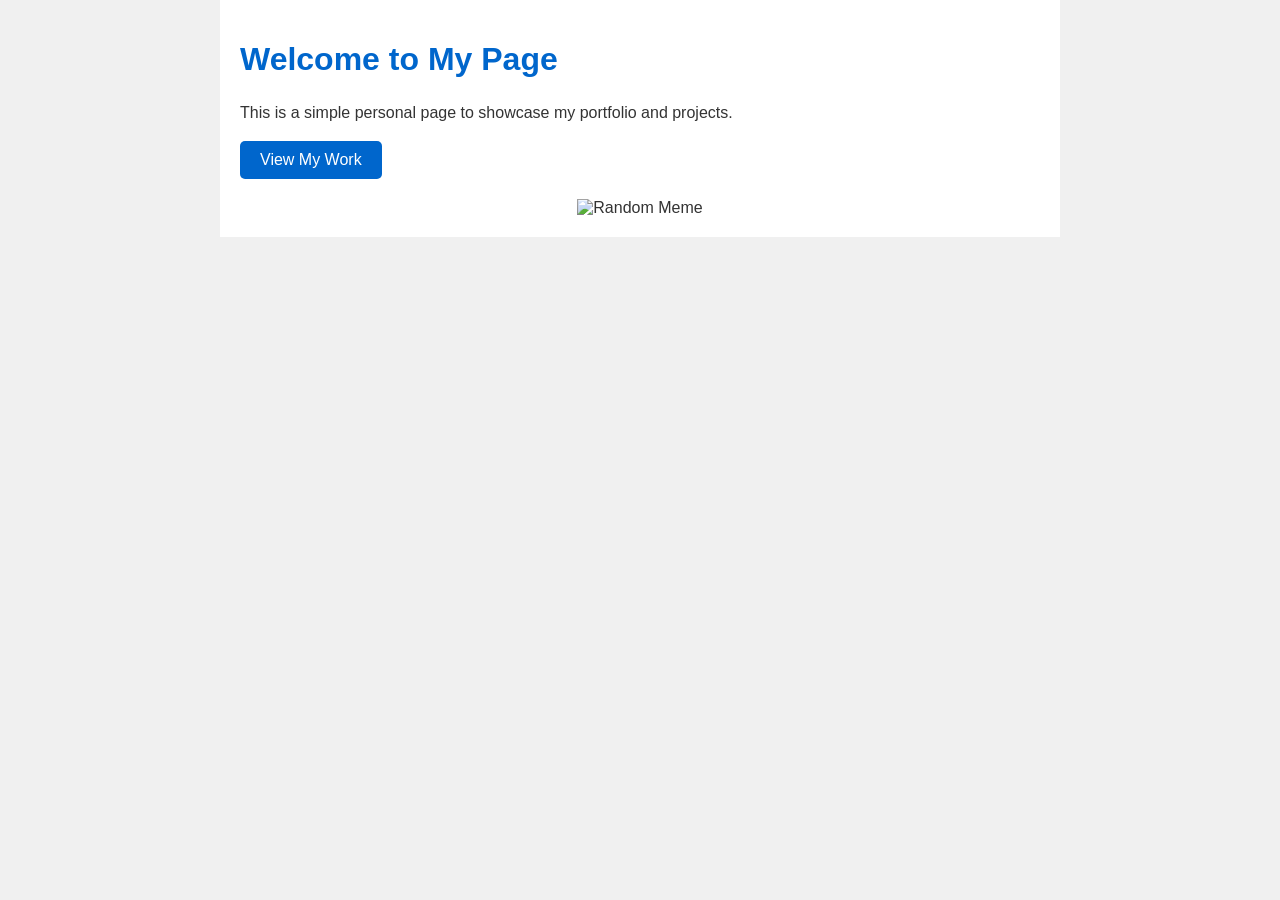
==== index.html @ 233fa3c3 "Update my personal page" ====
<!DOCTYPE html>
<html lang="en">
<head>
    <meta charset="UTF-8">
    <meta name="viewport" content="width=device-width, initial-scale=1.0">
    <title>My Personal Page</title>
    <style>
        body { font-family: Arial, sans-serif; margin: 0; padding: 0; background: #f0f0f0; color: #333; }
        .container { max-width: 800px; margin: auto; background: white; padding: 20px; }
        h1 { color: #0066cc; }
        p { line-height: 1.6; }
        .button { display: inline-block; background: #0066cc; color: #fff; padding: 10px 20px; text-decoration: none; border-radius: 5px; }
        .meme { text-align: center; margin-top: 20px; }
    </style>
</head>
<body>
    <div class="container">
        <h1>Welcome to My Page</h1>
        <p>This is a simple personal page to showcase my portfolio and projects.</p>
        <a href="#" class="button">View My Work</a>
        <div class="meme">
            <img id="memeImage" src="https://source.unsplash.com/random" alt="Random Meme">
        </div>
    </div> 

    <script>
        // Set the src attribute of the meme image
        var memeImage = document.getElementById("memeImage");
        memeImage.src = "https://source.unsplash.com/random";
    </script>
</body>
</html>
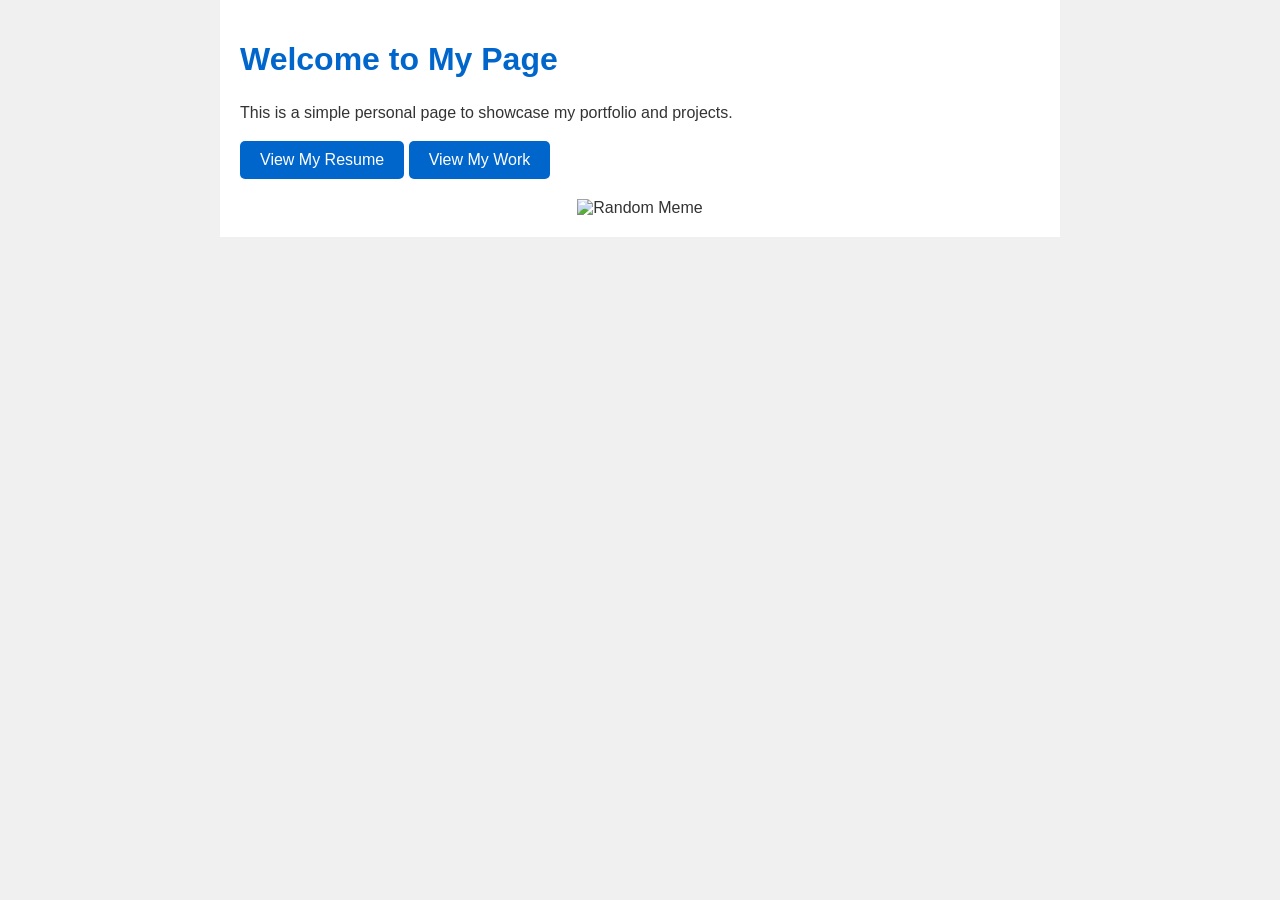
==== commit 2da94b82: "Update my personal page" ====
--- a/index.html
+++ b/index.html
@@ -17,6 +17,7 @@
     <div class="container">
         <h1>Welcome to My Page</h1>
         <p>This is a simple personal page to showcase my portfolio and projects.</p>
+        <a href="resume.html" class="button">View My Resume</a>
         <a href="#" class="button">View My Work</a>
         <div class="meme">
             <img id="memeImage" src="https://source.unsplash.com/random" alt="Random Meme">
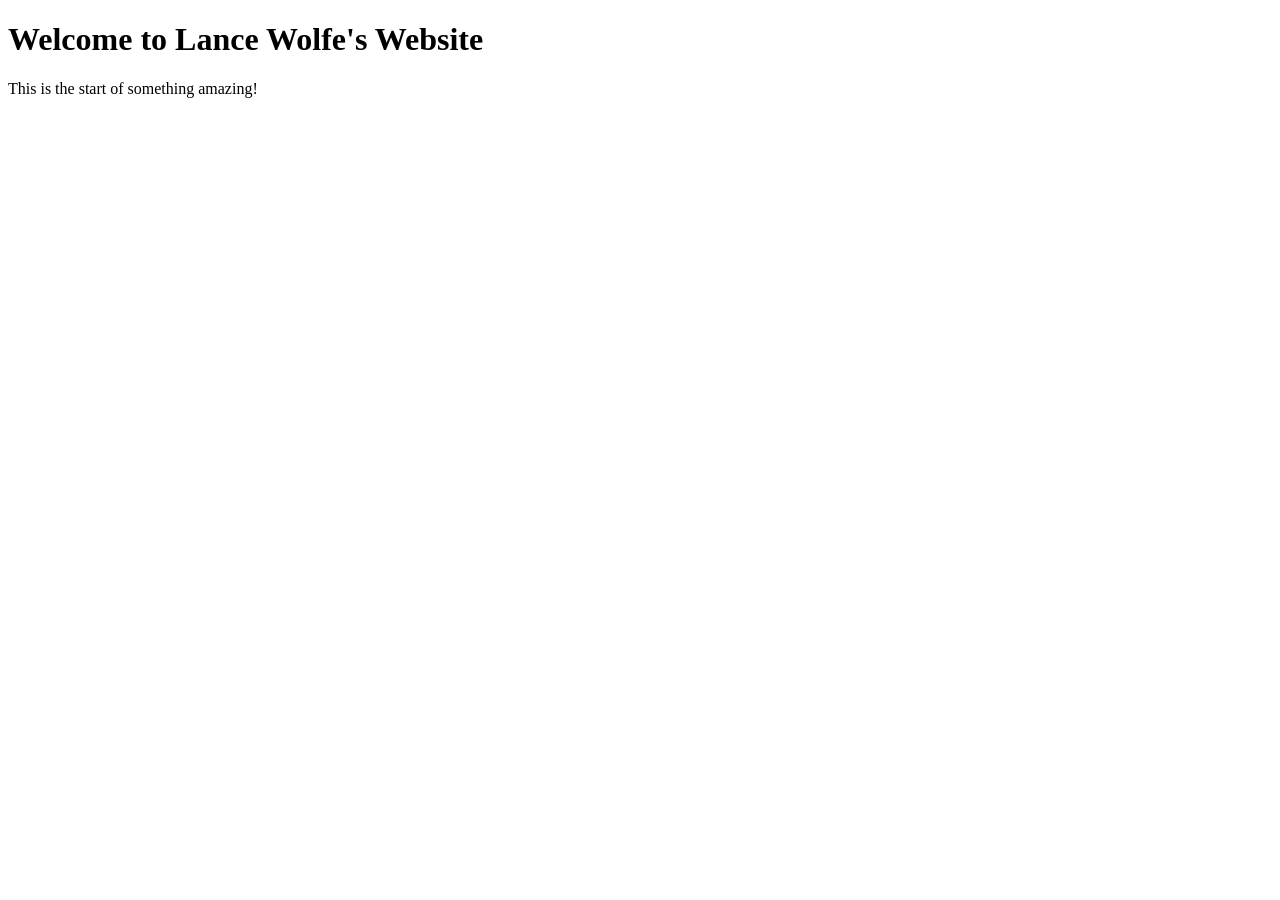
==== commit 000700a1: "Initial commit: Added static site files" ====
--- a/index.html
+++ b/index.html
@@ -3,31 +3,10 @@
 <head>
     <meta charset="UTF-8">
     <meta name="viewport" content="width=device-width, initial-scale=1.0">
-    <title>My Personal Page</title>
-    <style>
-        body { font-family: Arial, sans-serif; margin: 0; padding: 0; background: #f0f0f0; color: #333; }
-        .container { max-width: 800px; margin: auto; background: white; padding: 20px; }
-        h1 { color: #0066cc; }
-        p { line-height: 1.6; }
-        .button { display: inline-block; background: #0066cc; color: #fff; padding: 10px 20px; text-decoration: none; border-radius: 5px; }
-        .meme { text-align: center; margin-top: 20px; }
-    </style>
+    <title>Lance Wolfe</title>
 </head>
 <body>
-    <div class="container">
-        <h1>Welcome to My Page</h1>
-        <p>This is a simple personal page to showcase my portfolio and projects.</p>
-        <a href="resume.html" class="button">View My Resume</a>
-        <a href="#" class="button">View My Work</a>
-        <div class="meme">
-            <img id="memeImage" src="https://source.unsplash.com/random" alt="Random Meme">
-        </div>
-    </div> 
-
-    <script>
-        // Set the src attribute of the meme image
-        var memeImage = document.getElementById("memeImage");
-        memeImage.src = "https://source.unsplash.com/random";
-    </script>
+    <h1>Welcome to Lance Wolfe's Website</h1>
+    <p>This is the start of something amazing!</p>
 </body>
-</html>
+</html>
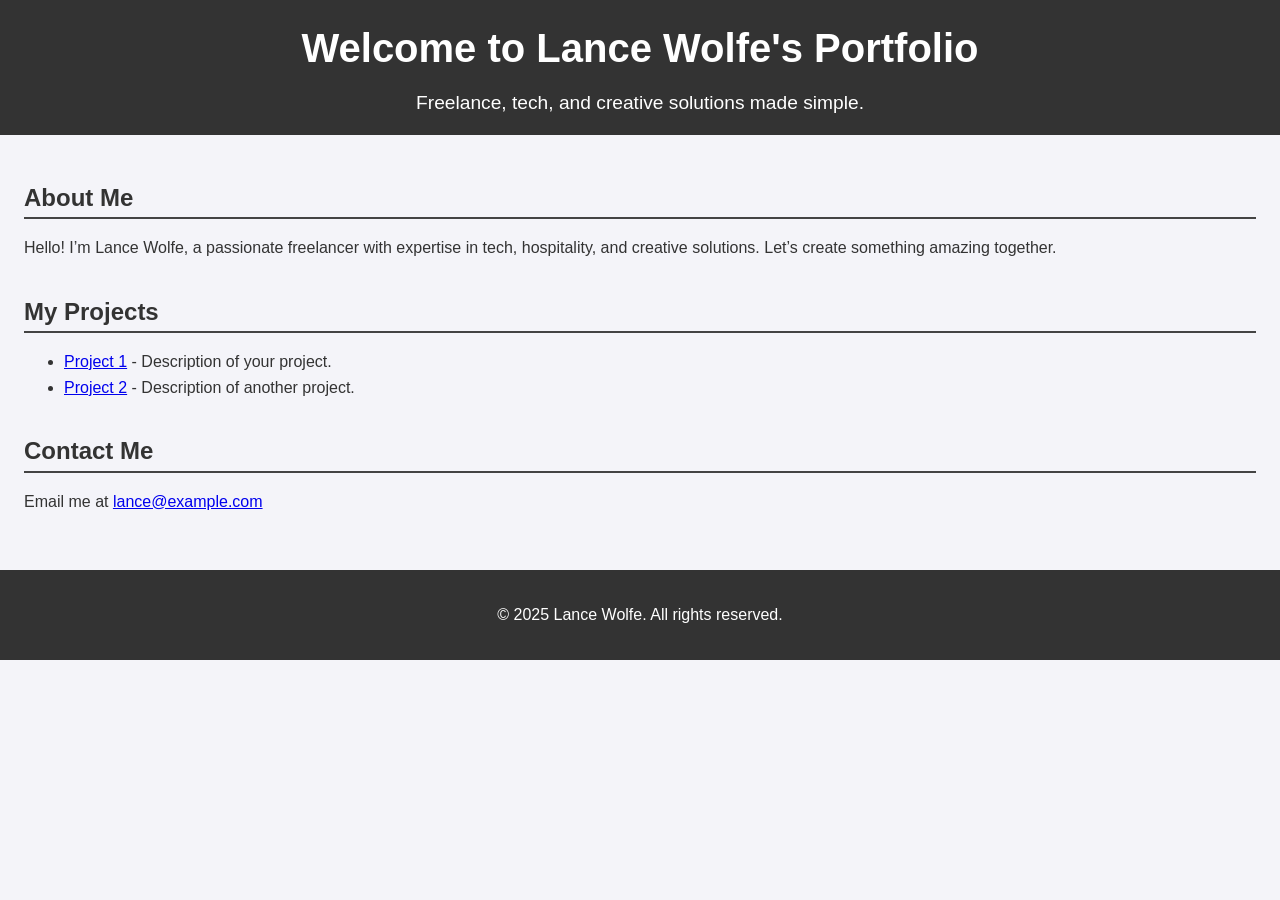
==== commit a5e1e500: "Added static site files" ====
--- a/index.html
+++ b/index.html
@@ -1,12 +1,45 @@
 <!DOCTYPE html>
 <html lang="en">
 <head>
+    <link rel="apple-touch-icon" sizes="180x180" href="/apple-touch-icon.png">
+    <link rel="icon" type="image/png" sizes="32x32" href="/favicon-32x32.png">
+    <link rel="icon" type="image/png" sizes="16x16" href="/favicon-16x16.png">
+    <link rel="manifest" href="/site.webmanifest">
     <meta charset="UTF-8">
     <meta name="viewport" content="width=device-width, initial-scale=1.0">
+    <meta name="description" content="The official site of Lance Wolfe. Freelance, tech, and creative solutions.">
+    <meta name="author" content="Lance Wolfe">
     <title>Lance Wolfe</title>
+    <link rel="stylesheet" href="style.css">
+    <link rel="icon" href="assets/favicon.ico" type="image/x-icon">
 </head>
 <body>
-    <h1>Welcome to Lance Wolfe's Website</h1>
-    <p>This is the start of something amazing!</p>
+    <header>
+        <div class="container">
+            <h1>Welcome to Lance Wolfe's Portfolio</h1>
+            <p>Freelance, tech, and creative solutions made simple.</p>
+        </div>
+    </header>
+    <main>
+        <section id="about">
+            <h2>About Me</h2>
+            <p>Hello! I’m Lance Wolfe, a passionate freelancer with expertise in tech, hospitality, and creative solutions. Let’s create something amazing together.</p>
+        </section>
+        <section id="projects">
+            <h2>My Projects</h2>
+            <ul>
+                <li><a href="#">Project 1</a> - Description of your project.</li>
+                <li><a href="#">Project 2</a> - Description of another project.</li>
+            </ul>
+        </section>
+        <section id="contact">
+            <h2>Contact Me</h2>
+            <p>Email me at <a href="mailto:lance@example.com">lance@example.com</a></p>
+        </section>
+    </main>
+    <footer>
+        <p>&copy; 2025 Lance Wolfe. All rights reserved.</p>
+    </footer>
+    <script src="script.js"></script>
 </body>
 </html>
--- a/style.css
+++ b/style.css
@@ -0,0 +1,46 @@
+body {
+    font-family: Arial, sans-serif;
+    line-height: 1.6;
+    margin: 0;
+    padding: 0;
+    background-color: #f4f4f9;
+    color: #333;
+}
+
+header {
+    background: #333;
+    color: #fff;
+    padding: 1rem 0;
+    text-align: center;
+}
+
+header h1 {
+    margin: 0;
+    font-size: 2.5rem;
+}
+
+header p {
+    font-size: 1.2rem;
+    margin: 0.5rem 0 0;
+}
+
+main {
+    padding: 1.5rem;
+}
+
+section {
+    margin-bottom: 2rem;
+}
+
+h2 {
+    color: #333;
+    border-bottom: 2px solid #444;
+    margin-bottom: 1rem;
+}
+
+footer {
+    text-align: center;
+    padding: 1rem 0;
+    background: #333;
+    color: #fff;
+}
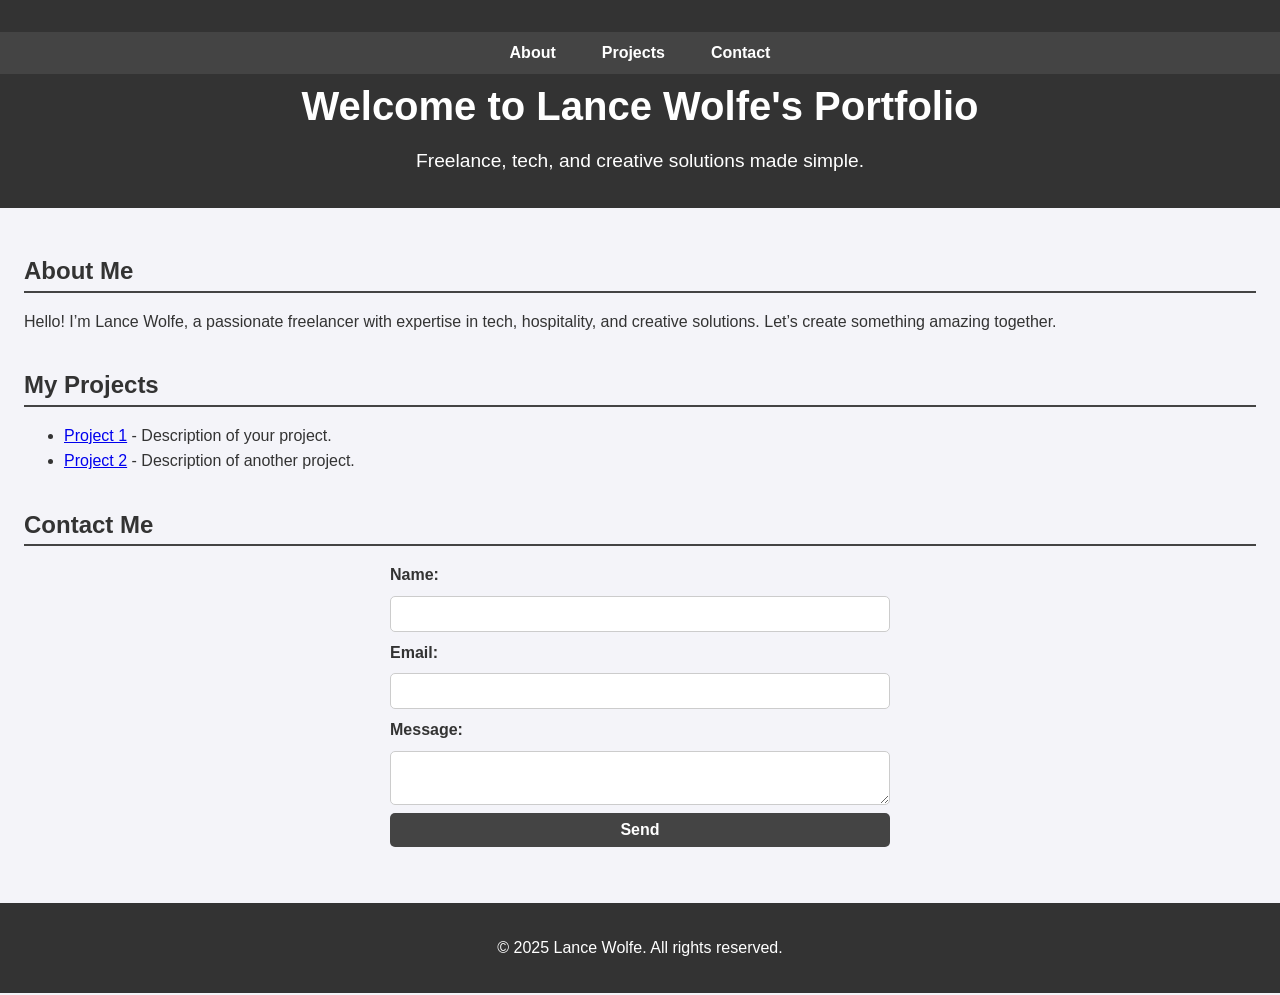
==== commit 48236a84: "Enhanced site: added navigation and contact form" ====
--- a/index.html
+++ b/index.html
@@ -1,10 +1,6 @@
 <!DOCTYPE html>
 <html lang="en">
 <head>
-    <link rel="apple-touch-icon" sizes="180x180" href="/apple-touch-icon.png">
-    <link rel="icon" type="image/png" sizes="32x32" href="/favicon-32x32.png">
-    <link rel="icon" type="image/png" sizes="16x16" href="/favicon-16x16.png">
-    <link rel="manifest" href="/site.webmanifest">
     <meta charset="UTF-8">
     <meta name="viewport" content="width=device-width, initial-scale=1.0">
     <meta name="description" content="The official site of Lance Wolfe. Freelance, tech, and creative solutions.">
@@ -15,6 +11,13 @@
 </head>
 <body>
     <header>
+        <nav>
+            <ul>
+                <li><a href="#about">About</a></li>
+                <li><a href="#projects">Projects</a></li>
+                <li><a href="#contact">Contact</a></li>
+            </ul>
+        </nav>
         <div class="container">
             <h1>Welcome to Lance Wolfe's Portfolio</h1>
             <p>Freelance, tech, and creative solutions made simple.</p>
@@ -34,7 +37,15 @@
         </section>
         <section id="contact">
             <h2>Contact Me</h2>
-            <p>Email me at <a href="mailto:lance@example.com">lance@example.com</a></p>
+            <form action="https://formspree.io/f/yourformid" method="POST">
+                <label for="name">Name:</label>
+                <input type="text" id="name" name="name" required>
+                <label for="email">Email:</label>
+                <input type="email" id="email" name="email" required>
+                <label for="message">Message:</label>
+                <textarea id="message" name="message" required></textarea>
+                <button type="submit">Send</button>
+            </form>
         </section>
     </main>
     <footer>
--- a/style.css
+++ b/style.css
@@ -1,3 +1,4 @@
+/* General Body Styling */
 body {
     font-family: Arial, sans-serif;
     line-height: 1.6;
@@ -7,10 +8,38 @@
     color: #333;
 }
 
+/* Navigation Bar Styling */
+nav ul {
+    list-style: none;
+    margin: 0;
+    padding: 0;
+    display: flex;
+    justify-content: center;
+    background-color: #444;
+    padding: 0.5rem 0;
+}
+
+nav ul li {
+    margin: 0 15px;
+}
+
+nav ul li a {
+    text-decoration: none;
+    color: white;
+    font-weight: bold;
+    padding: 0.5rem;
+    transition: background-color 0.3s ease;
+}
+
+nav ul li a:hover {
+    background-color: #333;
+}
+
+/* Header Styling */
 header {
     background: #333;
     color: #fff;
-    padding: 1rem 0;
+    padding: 2rem 0;
     text-align: center;
 }
 
@@ -24,6 +53,7 @@
     margin: 0.5rem 0 0;
 }
 
+/* Section Styling */
 main {
     padding: 1.5rem;
 }
@@ -38,9 +68,42 @@
     margin-bottom: 1rem;
 }
 
+/* Footer Styling */
 footer {
     text-align: center;
     padding: 1rem 0;
     background: #333;
     color: #fff;
+}
+
+/* Form Styling */
+form {
+    display: flex;
+    flex-direction: column;
+    gap: 0.5rem;
+    max-width: 500px;
+    margin: 0 auto;
+}
+
+form label {
+    font-weight: bold;
+}
+
+form input, form textarea, form button {
+    padding: 0.5rem;
+    border: 1px solid #ccc;
+    border-radius: 5px;
+    font-size: 1rem;
+}
+
+form button {
+    background-color: #444;
+    color: #fff;
+    font-weight: bold;
+    border: none;
+    cursor: pointer;
+}
+
+form button:hover {
+    background-color: #333;
 }
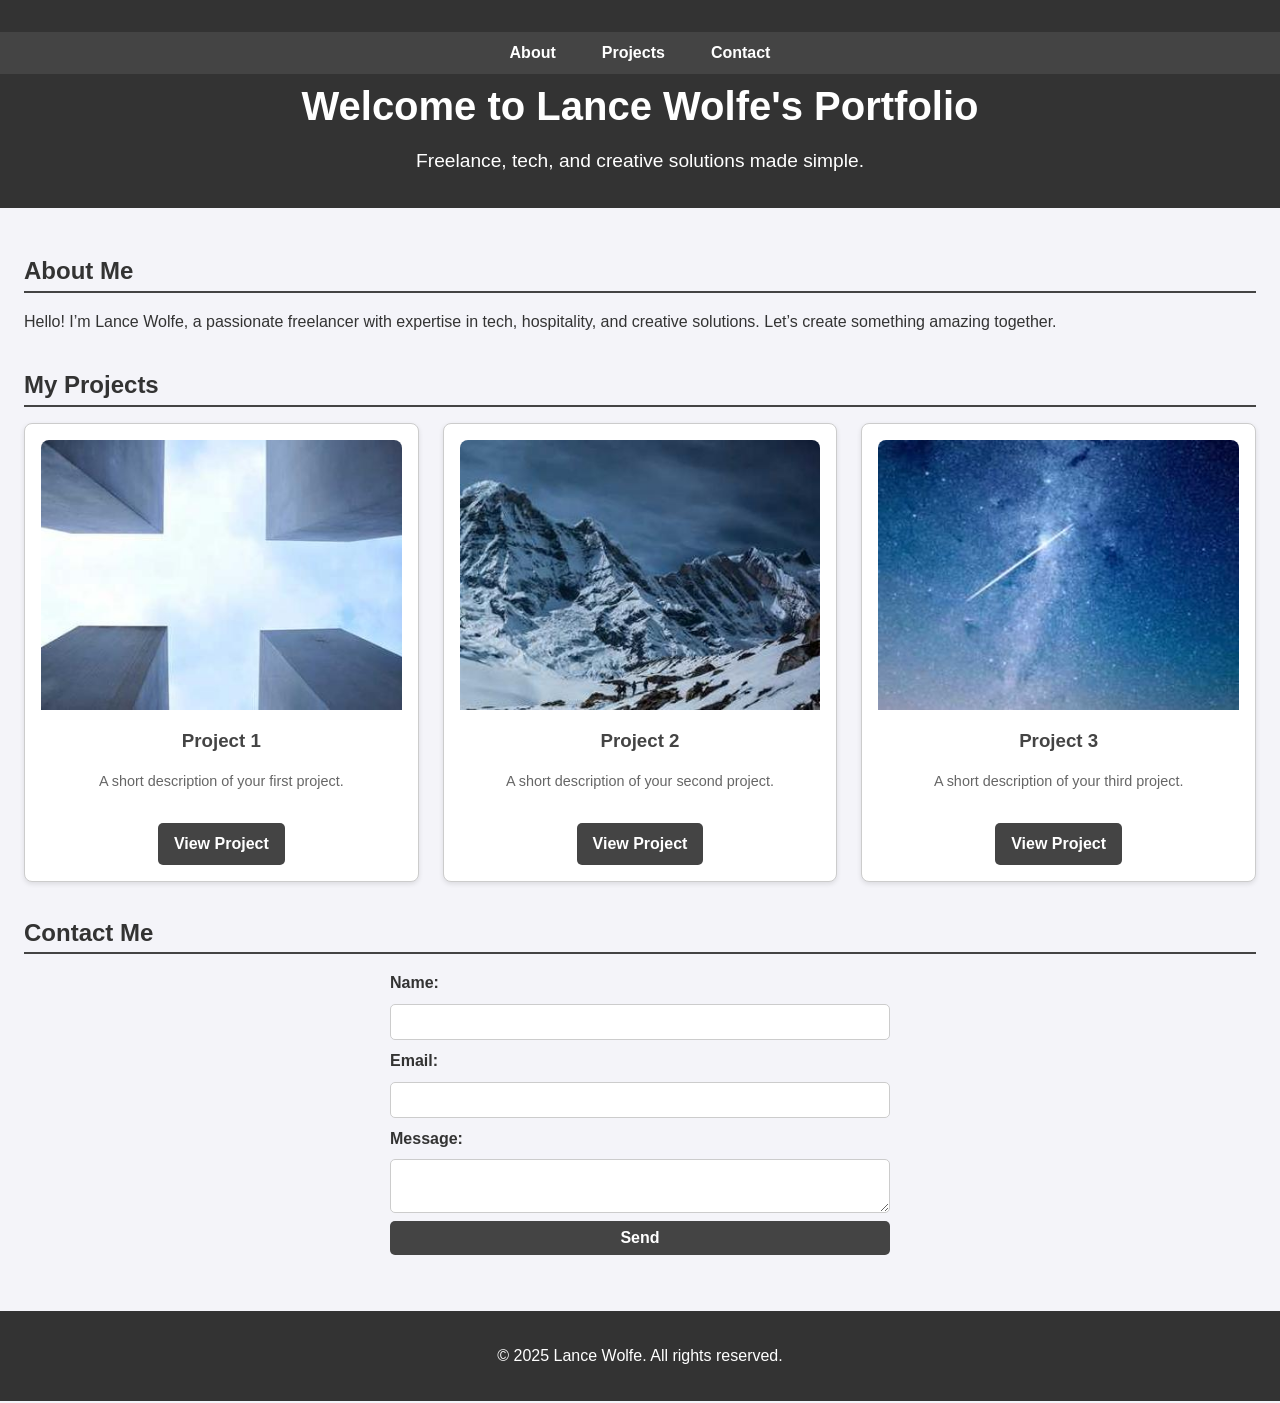
==== commit 04ed56bb: "Added project cards and loading spinner" ====
--- a/index.html
+++ b/index.html
@@ -30,10 +30,26 @@
         </section>
         <section id="projects">
             <h2>My Projects</h2>
-            <ul>
-                <li><a href="#">Project 1</a> - Description of your project.</li>
-                <li><a href="#">Project 2</a> - Description of another project.</li>
-            </ul>
+            <div class="project-grid">
+                <div class="project-card">
+                    <img src="assets/project1.jpg" alt="Project 1">
+                    <h3>Project 1</h3>
+                    <p>A short description of your first project.</p>
+                    <a href="#" class="project-link">View Project</a>
+                </div>
+                <div class="project-card">
+                    <img src="assets/project2.jpg" alt="Project 2">
+                    <h3>Project 2</h3>
+                    <p>A short description of your second project.</p>
+                    <a href="#" class="project-link">View Project</a>
+                </div>
+                <div class="project-card">
+                    <img src="assets/project3.jpg" alt="Project 3">
+                    <h3>Project 3</h3>
+                    <p>A short description of your third project.</p>
+                    <a href="#" class="project-link">View Project</a>
+                </div>
+            </div>
         </section>
         <section id="contact">
             <h2>Contact Me</h2>
@@ -53,4 +69,7 @@
     </footer>
     <script src="script.js"></script>
 </body>
+<div id="loading">
+    <div class="spinner"></div>
+</div>
 </html>
--- a/style.css
+++ b/style.css
@@ -106,4 +106,95 @@
 
 form button:hover {
     background-color: #333;
+}
+
+/* Project Section Styling */
+.project-grid {
+    display: grid;
+    grid-template-columns: repeat(auto-fit, minmax(250px, 1fr));
+    gap: 1.5rem;
+    margin-top: 1rem;
+}
+
+.project-card {
+    background: #fff;
+    border: 1px solid #ccc;
+    border-radius: 8px;
+    box-shadow: 0 2px 5px rgba(0, 0, 0, 0.1);
+    text-align: center;
+    padding: 1rem;
+    transition: transform 0.3s ease, box-shadow 0.3s ease;
+}
+
+.project-card img {
+    max-width: 100%;
+    border-radius: 8px 8px 0 0;
+    height: auto;
+}
+
+.project-card h3 {
+    margin: 0.5rem 0;
+    color: #444;
+}
+
+.project-card p {
+    font-size: 0.9rem;
+    color: #666;
+}
+
+.project-card .project-link {
+    display: inline-block;
+    margin-top: 1rem;
+    padding: 0.5rem 1rem;
+    background: #444;
+    color: #fff;
+    text-decoration: none;
+    border-radius: 5px;
+    font-weight: bold;
+    transition: background 0.3s ease;
+}
+
+.project-card .project-link:hover {
+    background: #333;
+}
+
+.project-card:hover {
+    transform: translateY(-5px);
+    box-shadow: 0 4px 10px rgba(0, 0, 0, 0.2);
+}
+
+/* Loading Animation */
+#loading {
+    position: fixed;
+    top: 0;
+    left: 0;
+    width: 100%;
+    height: 100%;
+    background: #fff;
+    display: flex;
+    align-items: center;
+    justify-content: center;
+    z-index: 9999;
+}
+
+.spinner {
+    border: 5px solid #f3f3f3;
+    border-top: 5px solid #444;
+    border-radius: 50%;
+    width: 50px;
+    height: 50px;
+    animation: spin 1s linear infinite;
+}
+
+@keyframes spin {
+    0% {
+        transform: rotate(0deg);
+    }
+    100% {
+        transform: rotate(360deg);
+    }
+}
+
+body.loaded #loading {
+    display: none;
 }
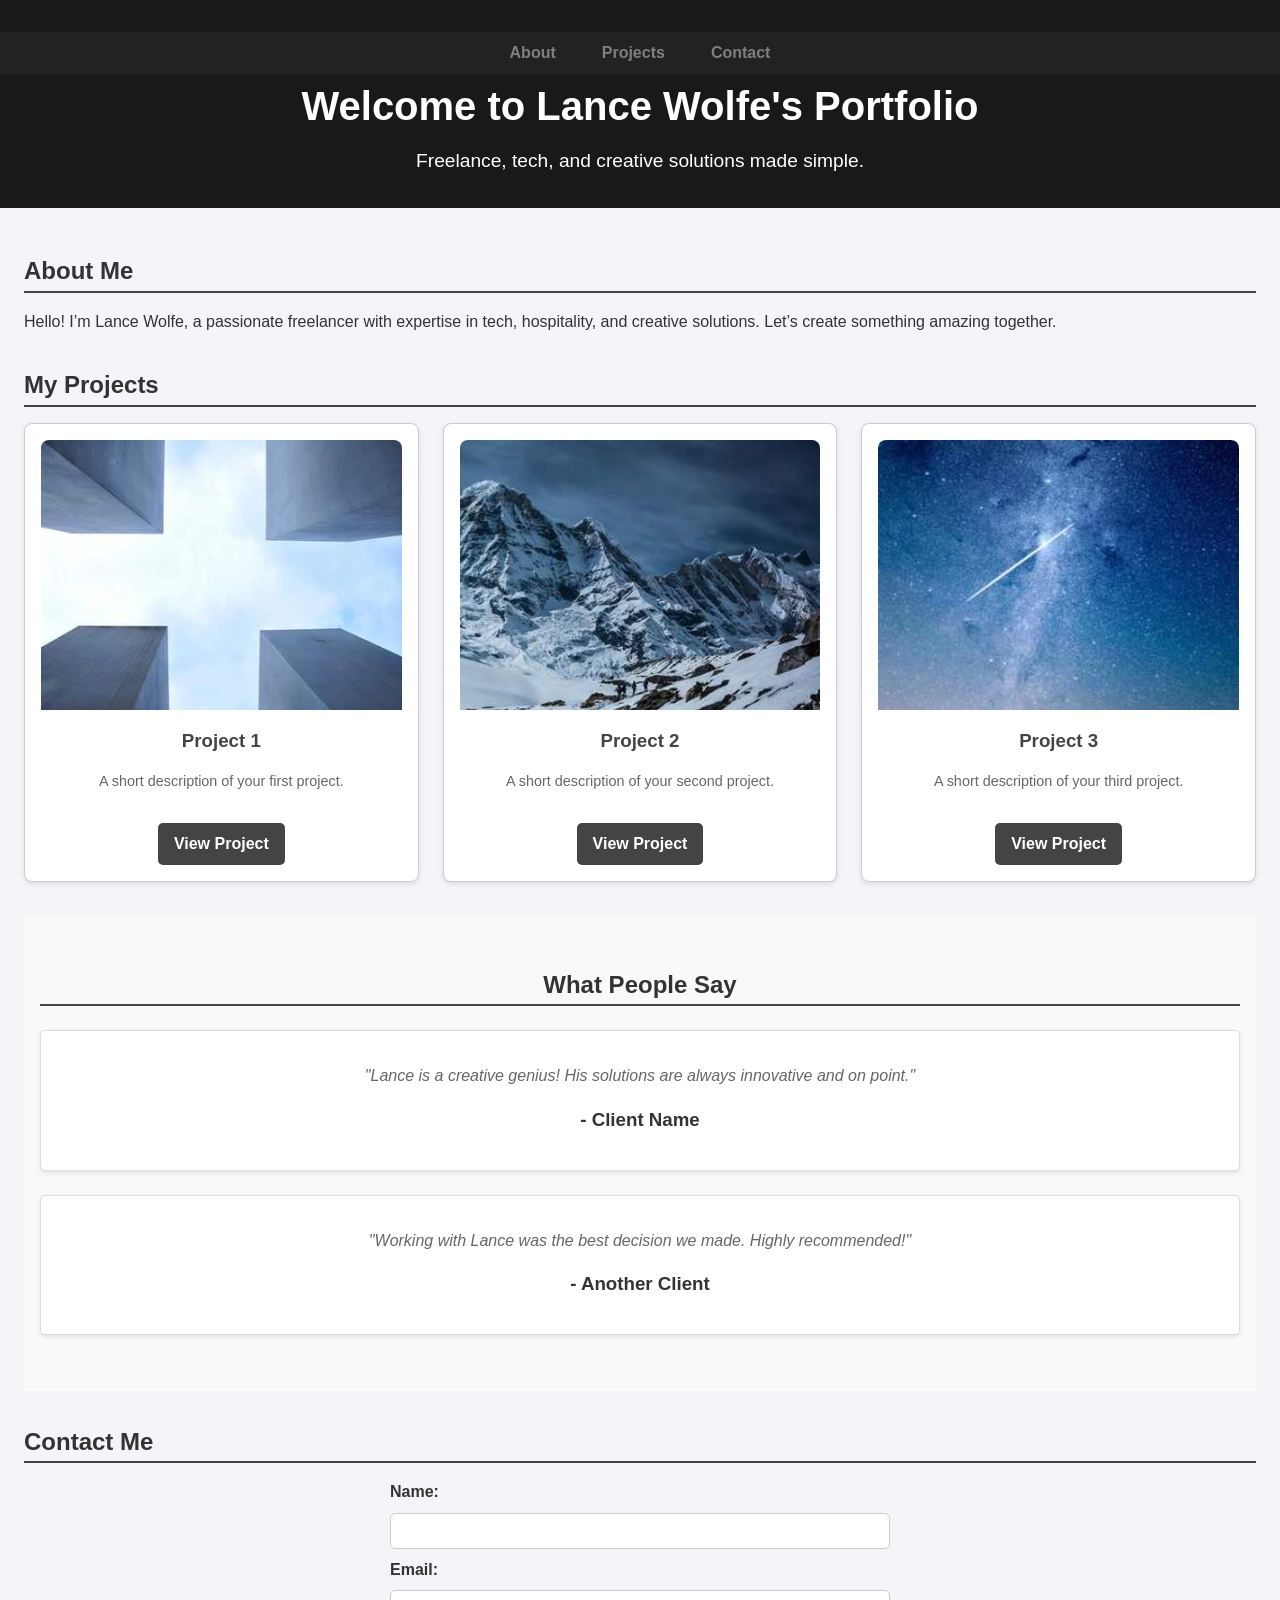
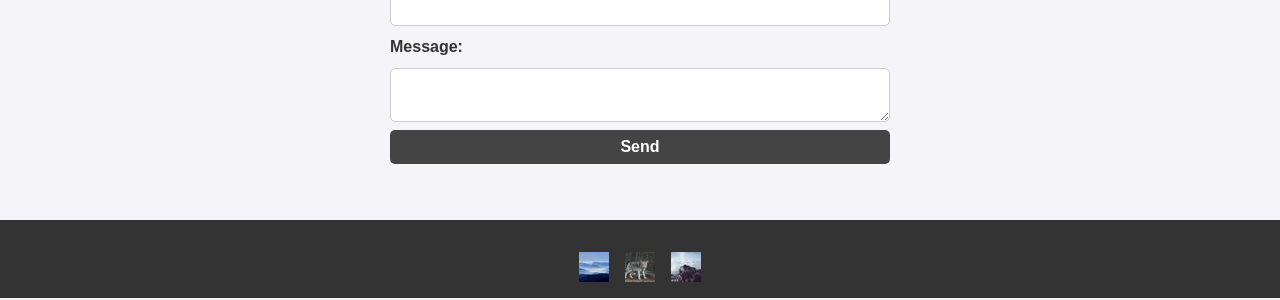
==== commit 0c70e9eb: "Added social links, hero background, testimonials, and scroll-to-top button" ====
--- a/index.html
+++ b/index.html
@@ -51,6 +51,17 @@
                 </div>
             </div>
         </section>
+        <section id="testimonials">
+            <h2>What People Say</h2>
+            <div class="testimonial">
+                <p>"Lance is a creative genius! His solutions are always innovative and on point."</p>
+                <h3>- Client Name</h3>
+            </div>
+            <div class="testimonial">
+                <p>"Working with Lance was the best decision we made. Highly recommended!"</p>
+                <h3>- Another Client</h3>
+            </div>
+        </section>
         <section id="contact">
             <h2>Contact Me</h2>
             <form action="https://formspree.io/f/yourformid" method="POST">
@@ -65,11 +76,23 @@
         </section>
     </main>
     <footer>
-        <p>&copy; 2025 Lance Wolfe. All rights reserved.</p>
+        <div class="social-links">
+            <a href="https://linkedin.com/in/yourprofile" target="_blank" aria-label="LinkedIn">
+                <img src="assets/linkedin-icon.png" alt="LinkedIn">
+            </a>
+            <a href="https://twitter.com/yourprofile" target="_blank" aria-label="Twitter">
+                <img src="assets/twitter-icon.png" alt="Twitter">
+            </a>
+            <a href="https://github.com/yourusername" target="_blank" aria-label="GitHub">
+                <img src="assets/github-icon.png" alt="GitHub">
+            </a>
+        </div>
     </footer>
     <script src="script.js"></script>
+    <button id="scrollToTop" title="Go to top">↑</button>
 </body>
 <div id="loading">
     <div class="spinner"></div>
 </div>
-</html>+</html>
+
--- a/style.css
+++ b/style.css
@@ -37,6 +37,30 @@
 
 /* Header Styling */
 header {
+    background: url('assets/hero-background.jpg') no-repeat center center/cover;
+    color: #fff;
+    padding: 4rem 0;
+    text-align: center;
+    position: relative;
+}
+
+header::before {
+    content: '';
+    position: absolute;
+    top: 0;
+    left: 0;
+    width: 100%;
+    height: 100%;
+    background: rgba(0, 0, 0, 0.5); /* Add a dark overlay */
+    z-index: 1;
+}
+
+header .container {
+    position: relative;
+    z-index: 2;
+}
+
+header {
     background: #333;
     color: #fff;
     padding: 2rem 0;
@@ -197,4 +221,77 @@
 
 body.loaded #loading {
     display: none;
+}
+
+/* Social Links */
+.social-links {
+    margin-top: 1rem;
+    display: flex;
+    justify-content: center;
+    gap: 1rem;
+}
+
+.social-links a {
+    display: inline-block;
+    width: 30px;
+    height: 30px;
+    transition: transform 0.3s ease;
+}
+
+.social-links a:hover {
+    transform: scale(1.2);
+}
+
+.social-links img {
+    width: 100%;
+    height: auto;
+}
+
+/* Testimonials Section */
+#testimonials {
+    background: #f9f9f9;
+    padding: 2rem 1rem;
+    text-align: center;
+}
+
+.testimonial {
+    margin: 1.5rem 0;
+    padding: 1rem;
+    border: 1px solid #ddd;
+    border-radius: 5px;
+    background: #fff;
+    box-shadow: 0 2px 5px rgba(0, 0, 0, 0.1);
+}
+
+.testimonial p {
+    font-style: italic;
+    color: #666;
+}
+
+.testimonial h3 {
+    margin-top: 1rem;
+    color: #333;
+}
+
+/* Scroll to Top Button */
+#scrollToTop {
+    position: fixed;
+    bottom: 20px;
+    right: 20px;
+    background: #444;
+    color: #fff;
+    border: none;
+    border-radius: 50%;
+    width: 40px;
+    height: 40px;
+    cursor: pointer;
+    display: none; /* Initially hidden */
+    justify-content: center;
+    align-items: center;
+    font-size: 1.5rem;
+    transition: background 0.3s ease;
+}
+
+#scrollToTop:hover {
+    background: #333;
 }
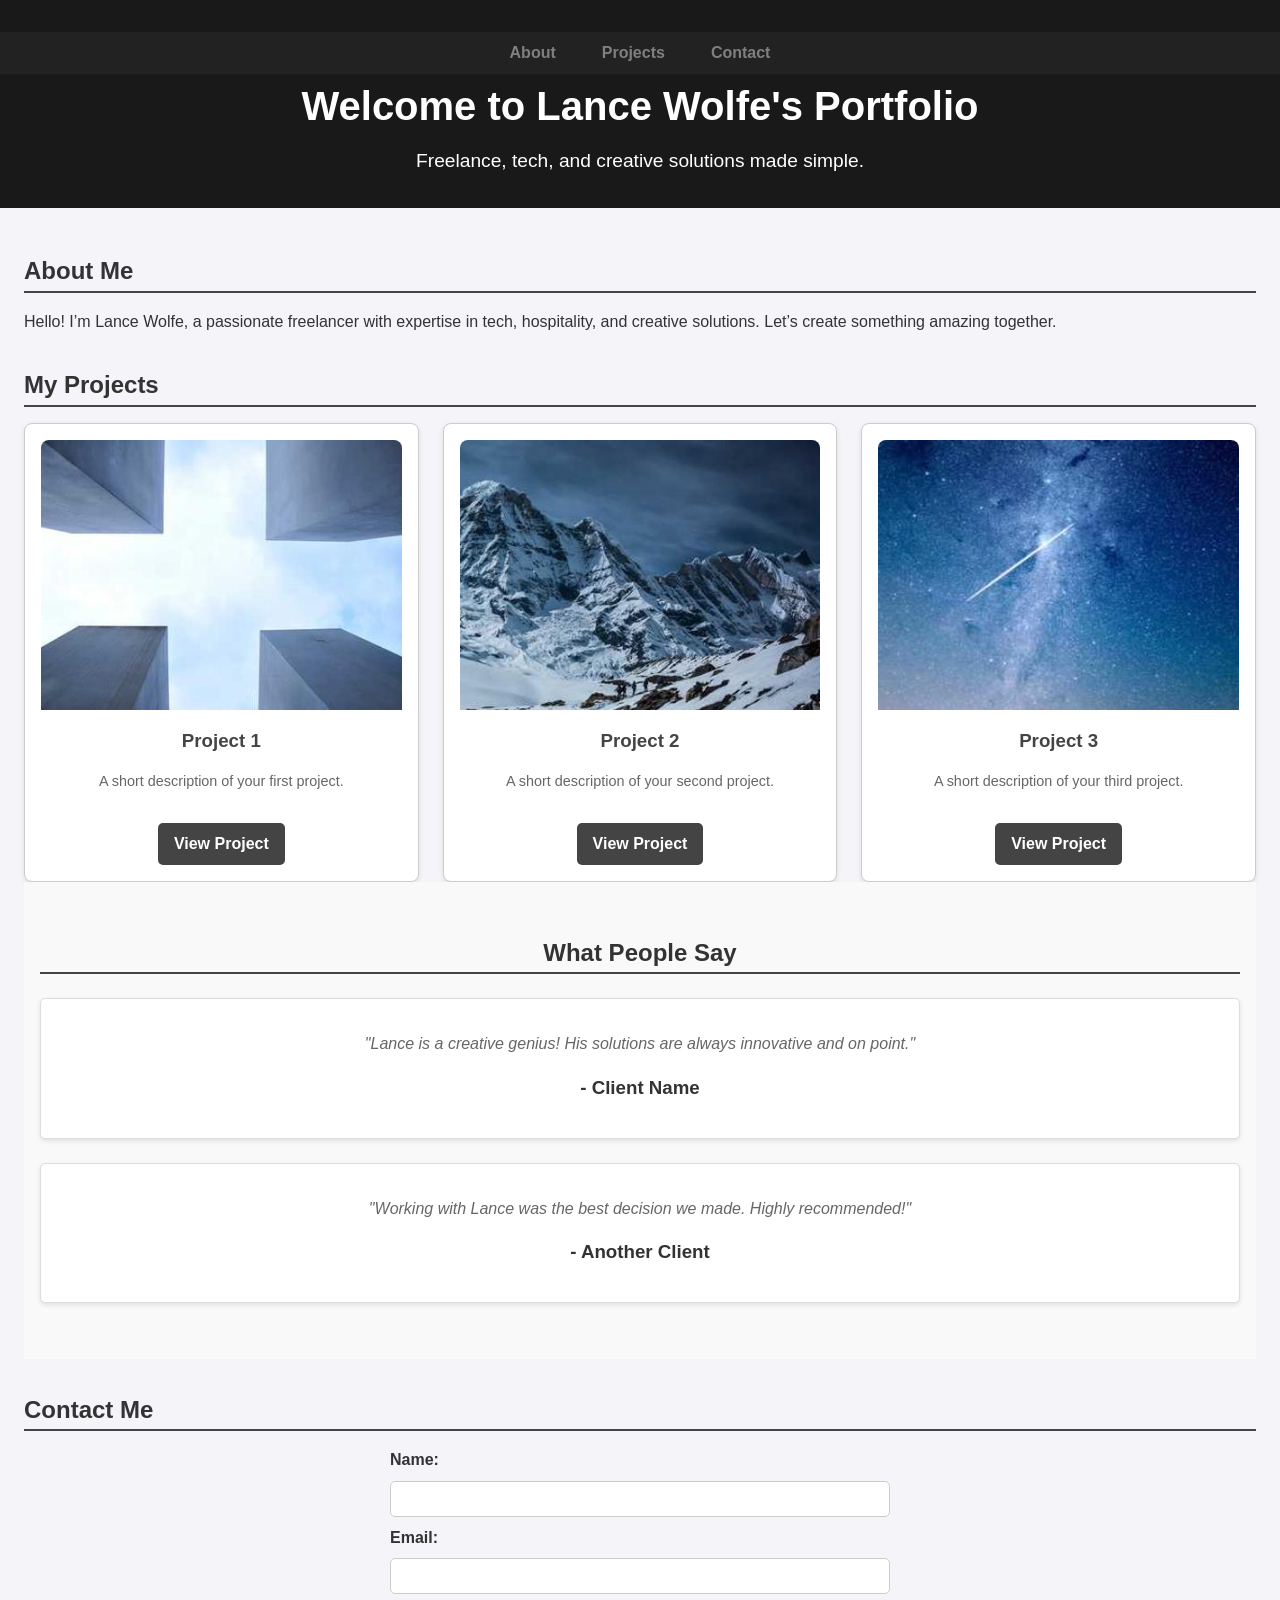
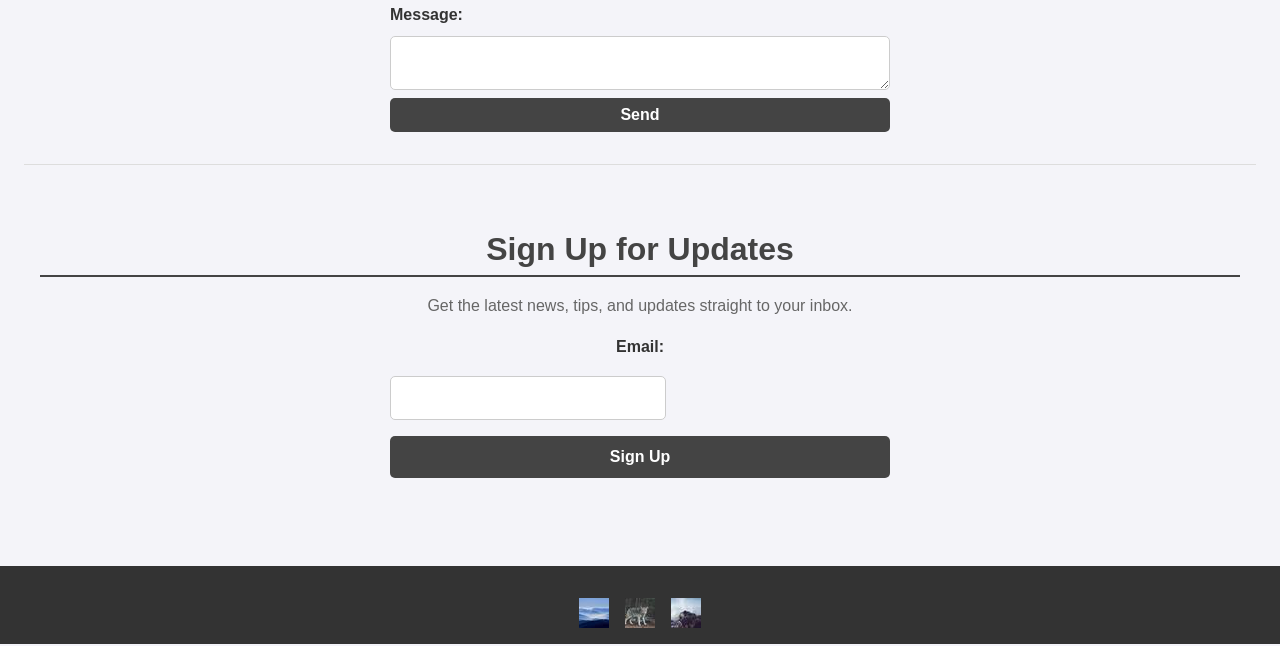
==== commit 0b5a3665: "Added newsletter form, scroll animations, and improved UI" ====
--- a/index.html
+++ b/index.html
@@ -24,11 +24,11 @@
         </div>
     </header>
     <main>
-        <section id="about">
+        <section id="about" class="fade-in">
             <h2>About Me</h2>
             <p>Hello! I’m Lance Wolfe, a passionate freelancer with expertise in tech, hospitality, and creative solutions. Let’s create something amazing together.</p>
         </section>
-        <section id="projects">
+        <section id="projects" class="fade-in">
             <h2>My Projects</h2>
             <div class="project-grid">
                 <div class="project-card">
@@ -50,18 +50,17 @@
                     <a href="#" class="project-link">View Project</a>
                 </div>
             </div>
-        </section>
-        <section id="testimonials">
-            <h2>What People Say</h2>
-            <div class="testimonial">
-                <p>"Lance is a creative genius! His solutions are always innovative and on point."</p>
-                <h3>- Client Name</h3>
-            </div>
-            <div class="testimonial">
-                <p>"Working with Lance was the best decision we made. Highly recommended!"</p>
-                <h3>- Another Client</h3>
-            </div>
-        </section>
+            <section id="testimonials" class="fade-in">
+                <h2>What People Say</h2>
+                <div class="testimonial">
+                    <p>"Lance is a creative genius! His solutions are always innovative and on point."</p>
+                    <h3>- Client Name</h3>
+                </div>
+                <div class="testimonial">
+                    <p>"Working with Lance was the best decision we made. Highly recommended!"</p>
+                    <h3>- Another Client</h3>
+                </div>
+            </section>
         <section id="contact">
             <h2>Contact Me</h2>
             <form action="https://formspree.io/f/yourformid" method="POST">
@@ -74,6 +73,16 @@
                 <button type="submit">Send</button>
             </form>
         </section>
+        <section id="newsletter">
+            <h2>Sign Up for Updates</h2>
+            <p>Get the latest news, tips, and updates straight to your inbox.</p>
+            <form action="https://formspree.io/f/yourformid" method="POST">
+                <label for="email">Email:</label>
+                <input type="email" id="email" name="email" required>
+                <button type="submit">Sign Up</button>
+            </form>
+        </section>
+        <button id="scrollToTop" title="Go to top">↑</button>
     </main>
     <footer>
         <div class="social-links">
@@ -89,7 +98,6 @@
         </div>
     </footer>
     <script src="script.js"></script>
-    <button id="scrollToTop" title="Go to top">↑</button>
 </body>
 <div id="loading">
     <div class="spinner"></div>
--- a/style.css
+++ b/style.css
@@ -273,6 +273,53 @@
     color: #333;
 }
 
+/* Newsletter Section */
+#newsletter {
+    background: #f4f4f9;
+    padding: 2rem 1rem;
+    text-align: center;
+    border-top: 1px solid #ddd;
+}
+
+#newsletter h2 {
+    font-size: 2rem;
+    color: #444;
+}
+
+#newsletter p {
+    color: #666;
+    margin: 1rem 0;
+}
+
+#newsletter form {
+    display: flex;
+    justify-content: center;
+    gap: 1rem;
+    flex-wrap: wrap;
+}
+
+#newsletter input {
+    padding: 0.75rem;
+    border: 1px solid #ccc;
+    border-radius: 5px;
+    font-size: 1rem;
+    width: 250px;
+}
+
+#newsletter button {
+    padding: 0.75rem 1.5rem;
+    background-color: #444;
+    color: white;
+    border: none;
+    border-radius: 5px;
+    font-size: 1rem;
+    cursor: pointer;
+}
+
+#newsletter button:hover {
+    background-color: #333;
+}
+
 /* Scroll to Top Button */
 #scrollToTop {
     position: fixed;
@@ -285,7 +332,7 @@
     width: 40px;
     height: 40px;
     cursor: pointer;
-    display: none; /* Initially hidden */
+    display: blue; /* Initially hidden */
     justify-content: center;
     align-items: center;
     font-size: 1.5rem;
@@ -294,4 +341,25 @@
 
 #scrollToTop:hover {
     background: #333;
+}
+
+/* Scroll Animations */
+@keyframes fadeIn {
+    0% {
+        opacity: 0;
+        transform: translateY(20px);
+    }
+    100% {
+        opacity: 1;
+        transform: translateY(0);
+    }
+}
+
+.fade-in {
+    opacity: 0;
+    animation: fadeIn 1s forwards;
+}
+
+.visible {
+    opacity: 1;
 }
